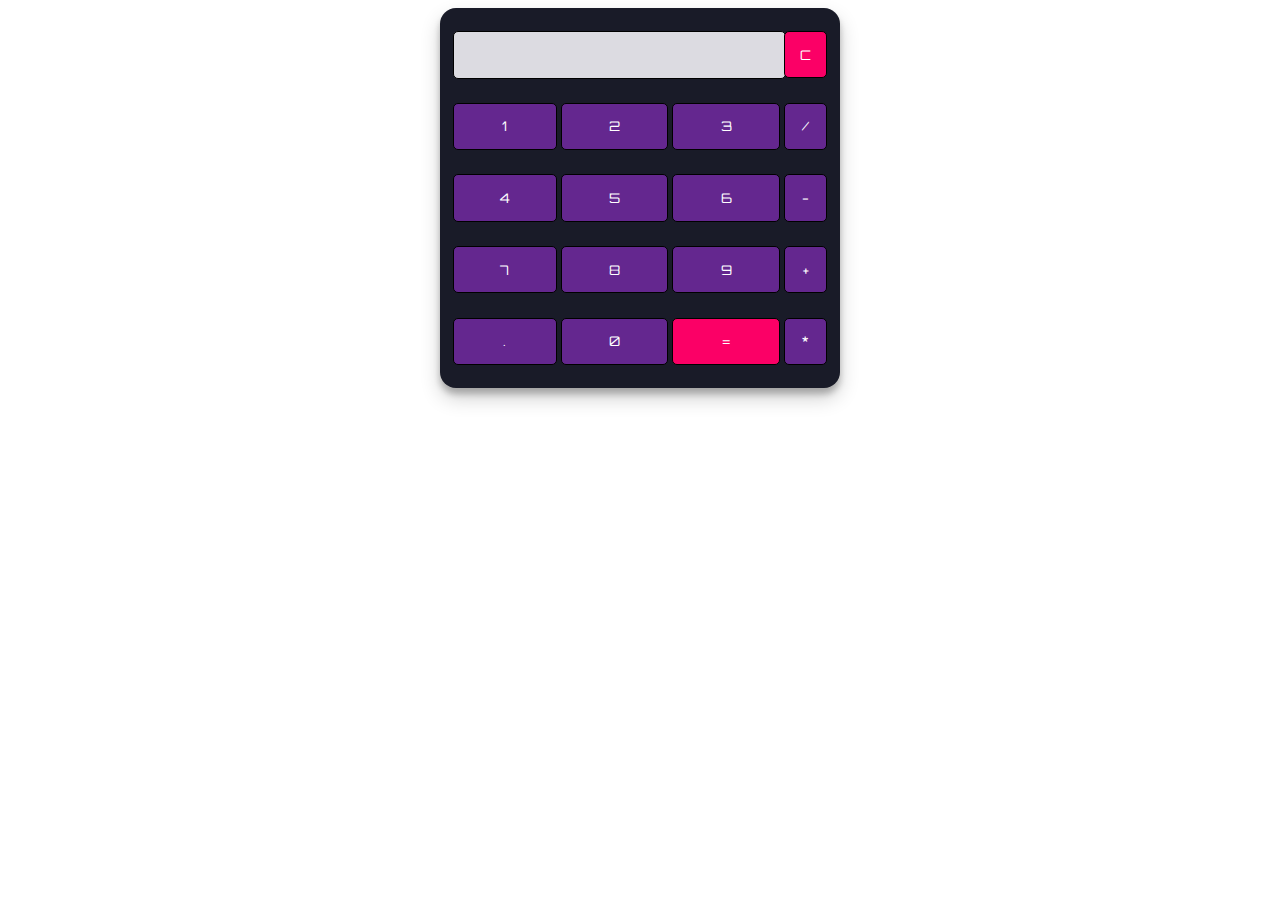
==== index.html @ 3c6579e6 "Fixed a bug" ====
<!DOCTYPE html>
<html lang="en">
    <head>
        <meta charset="UTF-8" />
        <meta http-equiv="X-UA-Compatible" content="IE=edge" />
        <meta name="viewport" content="width=device-width, initial-scale=1.0" />
        <link rel="stylesheet" href="styles.css" />
        <title>Simple Calculator</title>
    </head>
    <body>
        <table class="calculator">
            <tr>
                <td colspan="3"><input class="display-box" type="text" id="result" disabled /></td>

                <!-- clearScreen() function clears all the values -->
                <td><input type="button" value="C" onclick="clearScreen()" id="btn" /></td>
            </tr>
            <tr>
                <!-- display() function displays the value of clicked button -->
                <td><input type="button" value="1" onclick="display('1')" /></td>
                <td><input type="button" value="2" onclick="display('2')" /></td>
                <td><input type="button" value="3" onclick="display('3')" /></td>
                <td><input type="button" value="/" onclick="display('/')" /></td>
            </tr>
            <tr>
                <td><input type="button" value="4" onclick="display('4')" /></td>
                <td><input type="button" value="5" onclick="display('5')" /></td>
                <td><input type="button" value="6" onclick="display('6')" /></td>
                <td><input type="button" value="-" onclick="display('-')" /></td>
            </tr>
            <tr>
                <td><input type="button" value="7" onclick="display('7')" /></td>
                <td><input type="button" value="8" onclick="display('8')" /></td>
                <td><input type="button" value="9" onclick="display('9')" /></td>
                <td><input type="button" value="+" onclick="display('+')" /></td>
            </tr>
            <tr>
                <td><input type="button" value="." onclick="display('.')" /></td>
                <td><input type="button" value="0" onclick="display('0')" /></td>

                <!-- calculate() function evaluates the mathematical expression -->
                <td><input type="button" value="=" onclick="calculate()" id="btn" /></td>
                <td><input type="button" value="*" onclick="display('*')" /></td>
            </tr>
        </table>

        <script type="text/javascript" src="script.js"></script>
    </body>
</html>
---- styles.css ----
@import url('https://fonts.googleapis.com/css2?family=Orbitron&display=swap');
.calculator {
    padding: 10px;
    border-radius: 1em;
    height: 380px;
    width: 400px;
    margin: auto;
    background-color: #191b28;
    box-shadow: rgba(0, 0, 0, 0.19) 0px 10px 20px, rgba(0, 0, 0, 0.23) 0px 6px 6px;
}
.display-box {
    font-family: 'Orbitron', sans-serif;
    background-color: #dcdbe1;
    border: solid black 0.5px;
    color: black;
    border-radius: 5px;
    width: 100%;
    height: 65%;
}
#btn {
    background-color: #fb0066;
}
input[type=button] {
    font-family: 'Orbitron', sans-serif;
    background-color: #64278f;
    color: white;
    border: solid black 0.5px;
    width: 100%;
    border-radius: 5px;
    height: 70%;
    outline: none;
}
input:active[type=button] {
    background: #e5e5e5;
    -webkit-box-shadow: inset 0px 0px 5px #c1c1c1;
    -moz-box-shadow: inset 0px 0px 5px #c1c1c1;
    box-shadow: inset 0px 0px 5px #c1c1c1;
}
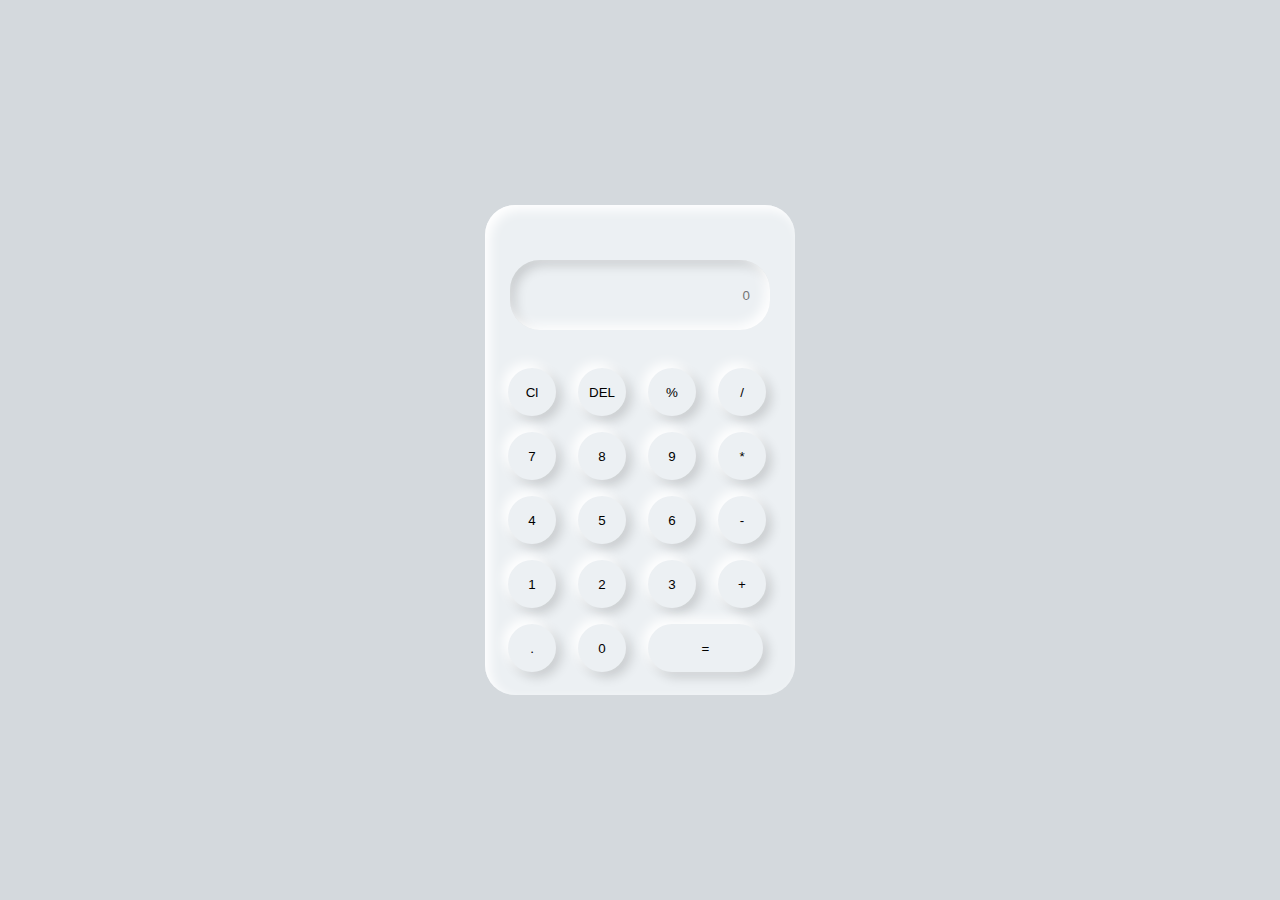
==== commit 5d45010b: "Merge be384b5fe0c2726deb91c669113648037830fda4 into cd56cf37ff4eace859ff27de48229066988c8d51" ====
--- a/index.html
+++ b/index.html
@@ -1,49 +1,44 @@
-<!DOCTYPE html>
-<html lang="en">
-    <head>
-        <meta charset="UTF-8" />
-        <meta http-equiv="X-UA-Compatible" content="IE=edge" />
-        <meta name="viewport" content="width=device-width, initial-scale=1.0" />
-        <link rel="stylesheet" href="styles.css" />
-        <title>Simple Calculator</title>
-    </head>
-    <body>
-        <table class="calculator">
-            <tr>
-                <td colspan="3"><input class="display-box" type="text" id="result" disabled /></td>
-
-                <!-- clearScreen() function clears all the values -->
-                <td><input type="button" value="C" onclick="clearScreen()" id="btn" /></td>
-            </tr>
-            <tr>
-                <!-- display() function displays the value of clicked button -->
-                <td><input type="button" value="1" onclick="display('1')" /></td>
-                <td><input type="button" value="2" onclick="display('2')" /></td>
-                <td><input type="button" value="3" onclick="display('3')" /></td>
-                <td><input type="button" value="/" onclick="display('/')" /></td>
-            </tr>
-            <tr>
-                <td><input type="button" value="4" onclick="display('4')" /></td>
-                <td><input type="button" value="5" onclick="display('5')" /></td>
-                <td><input type="button" value="6" onclick="display('6')" /></td>
-                <td><input type="button" value="-" onclick="display('-')" /></td>
-            </tr>
-            <tr>
-                <td><input type="button" value="7" onclick="display('7')" /></td>
-                <td><input type="button" value="8" onclick="display('8')" /></td>
-                <td><input type="button" value="9" onclick="display('9')" /></td>
-                <td><input type="button" value="+" onclick="display('+')" /></td>
-            </tr>
-            <tr>
-                <td><input type="button" value="." onclick="display('.')" /></td>
-                <td><input type="button" value="0" onclick="display('0')" /></td>
-
-                <!-- calculate() function evaluates the mathematical expression -->
-                <td><input type="button" value="=" onclick="calculate()" id="btn" /></td>
-                <td><input type="button" value="*" onclick="display('*')" /></td>
-            </tr>
-        </table>
-
-        <script type="text/javascript" src="script.js"></script>
-    </body>
-</html>
+<!DOCTYPE html>
+<!--[if lt IE 7]>      <html class="no-js lt-ie9 lt-ie8 lt-ie7"> <![endif]-->
+<!--[if IE 7]>         <html class="no-js lt-ie9 lt-ie8"> <![endif]-->
+<!--[if IE 8]>         <html class="no-js lt-ie9"> <![endif]-->
+<!--[if gt IE 8]>      <html class="no-js"> <!--<![endif]-->
+<html>
+    <head>
+        <meta charset="utf-8">
+        <meta http-equiv="X-UA-Compatible" content="IE=edge">
+        <title>Calculator</title>
+        <meta name="description" content="">
+        <meta name="viewport" content="width=device-width, initial-scale=1">
+        <link rel="stylesheet" href="styles.css">
+    </head>
+    <body>
+        <div class="container">
+            <div class="calculator">
+                <input type="text" placeholder="0" id="output-screen">
+                <button onclick="Clear()">Cl</button>
+                <button onclick="del()">DEL</button>
+                <button onclick="display('%')">%</button>
+                <button onclick="display('/')">/</button>
+                <button onclick="display('7')">7</button>
+                <button onclick="display('8')">8</button>
+                <button onclick="display('9')">9</button>
+                <button onclick="display('*')">*</button>
+                <button onclick="display('4')">4</button>
+                <button onclick="display('5')">5</button>
+                <button onclick="display('6')">6</button>
+                <button onclick="display('-')">-</button>
+                <button onclick="display('1')">1</button>
+                <button onclick="display('2')">2</button>
+                <button onclick="display('3')">3</button>
+                <button onclick="display('+')">+</button>
+                <button onclick="display('.')">.</button>
+                <button onclick="display('0')">0</button>
+                <button onclick="Calculate()" class="equal">=</button>
+                
+            </div>
+        </div>
+        
+        <script src="script.js" async defer></script>
+    </body>
+</html>--- a/styles.css
+++ b/styles.css
@@ -1,38 +1,58 @@
-@import url('https://fonts.googleapis.com/css2?family=Orbitron&display=swap');
-.calculator {
-    padding: 10px;
-    border-radius: 1em;
-    height: 380px;
-    width: 400px;
-    margin: auto;
-    background-color: #191b28;
-    box-shadow: rgba(0, 0, 0, 0.19) 0px 10px 20px, rgba(0, 0, 0, 0.23) 0px 6px 6px;
-}
-.display-box {
-    font-family: 'Orbitron', sans-serif;
-    background-color: #dcdbe1;
-    border: solid black 0.5px;
-    color: black;
-    border-radius: 5px;
-    width: 100%;
-    height: 65%;
-}
-#btn {
-    background-color: #fb0066;
-}
-input[type=button] {
-    font-family: 'Orbitron', sans-serif;
-    background-color: #64278f;
-    color: white;
-    border: solid black 0.5px;
-    width: 100%;
-    border-radius: 5px;
-    height: 70%;
-    outline: none;
-}
-input:active[type=button] {
-    background: #e5e5e5;
-    -webkit-box-shadow: inset 0px 0px 5px #c1c1c1;
-    -moz-box-shadow: inset 0px 0px 5px #c1c1c1;
-    box-shadow: inset 0px 0px 5px #c1c1c1;
+*{
+    margin: 0;
+    padding: 0;
+    box-sizing: border-box;
+    background-color: #d4d9dd;
+}
+
+.container {
+    height: 100vh;
+    display: flex;
+    justify-content: center;
+    align-items: center;
+}
+
+.calculator{
+    background-color: #ecf0f3;
+    padding: 15px;
+    border-radius: 30px;
+    box-shadow: inset 5px 5px 12px #ffffff;
+    display: grid;
+    grid-template-columns: repeat(4, 70px);
+}
+
+input {
+    grid-column: span 4;
+    height: 70px;
+    width: 260px;
+    background-color: #ecf0f3;
+    box-shadow: inset -5px -5px 12px #ffffff,
+                inset 5px 5px 12px rgba(0, 0, 0, .16);
+    border: none;
+    border-radius: 30px;
+    color: rgb(70, 70, 70);
+    text-align: end;
+    margin: auto;
+    margin-top: 40px;
+    margin-bottom: 30px;
+    padding: 20px;
+}
+
+button{
+    height: 48px;
+    width: 48px;
+    background-color: #ecf0f3;
+    box-shadow: -5px -5px 12px #ffffff,
+                5px 5px 12px rgba(0, 0, 0, .16);
+    border: none;
+    border-radius: 50%;
+    margin: 8px;
+}
+
+.equal {
+    width: 115px;
+    border-radius: 40px;
+    background-color: #ecf0f3;
+        box-shadow: -5px -5px 12px #ffffff,
+            5px 5px 12px rgba(0, 0, 0, .16);
 }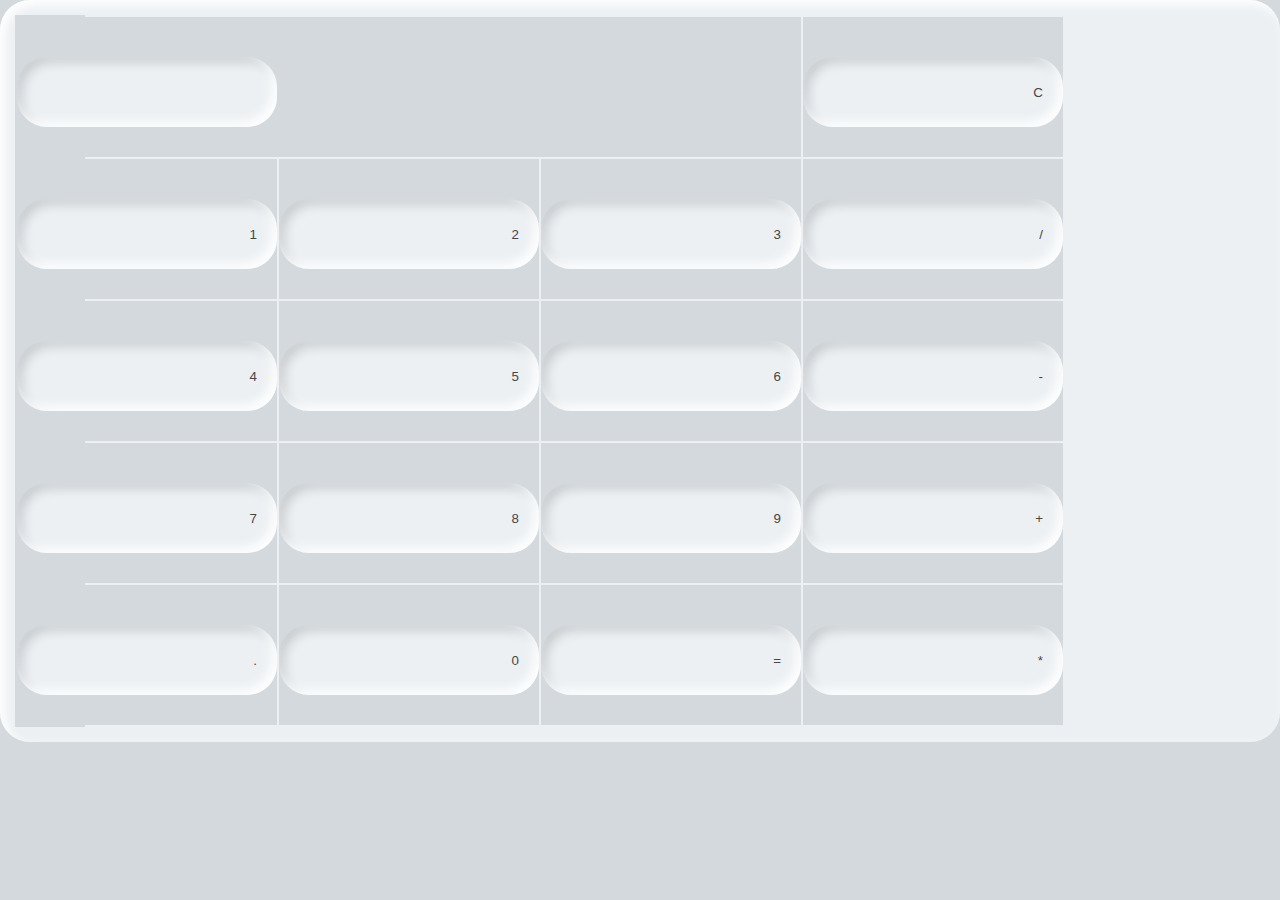
==== commit f3166ff8: "First commit Hacktoberfest" ====
--- a/index.html
+++ b/index.html
@@ -1,44 +1,51 @@
-<!DOCTYPE html>
-<!--[if lt IE 7]>      <html class="no-js lt-ie9 lt-ie8 lt-ie7"> <![endif]-->
-<!--[if IE 7]>         <html class="no-js lt-ie9 lt-ie8"> <![endif]-->
-<!--[if IE 8]>         <html class="no-js lt-ie9"> <![endif]-->
-<!--[if gt IE 8]>      <html class="no-js"> <!--<![endif]-->
-<html>
-    <head>
-        <meta charset="utf-8">
-        <meta http-equiv="X-UA-Compatible" content="IE=edge">
-        <title>Calculator</title>
-        <meta name="description" content="">
-        <meta name="viewport" content="width=device-width, initial-scale=1">
-        <link rel="stylesheet" href="styles.css">
-    </head>
-    <body>
-        <div class="container">
-            <div class="calculator">
-                <input type="text" placeholder="0" id="output-screen">
-                <button onclick="Clear()">Cl</button>
-                <button onclick="del()">DEL</button>
-                <button onclick="display('%')">%</button>
-                <button onclick="display('/')">/</button>
-                <button onclick="display('7')">7</button>
-                <button onclick="display('8')">8</button>
-                <button onclick="display('9')">9</button>
-                <button onclick="display('*')">*</button>
-                <button onclick="display('4')">4</button>
-                <button onclick="display('5')">5</button>
-                <button onclick="display('6')">6</button>
-                <button onclick="display('-')">-</button>
-                <button onclick="display('1')">1</button>
-                <button onclick="display('2')">2</button>
-                <button onclick="display('3')">3</button>
-                <button onclick="display('+')">+</button>
-                <button onclick="display('.')">.</button>
-                <button onclick="display('0')">0</button>
-                <button onclick="Calculate()" class="equal">=</button>
-                
-            </div>
-        </div>
-        
-        <script src="script.js" async defer></script>
-    </body>
-</html>+<!-- Creating a Simple Calculator -->
+
+<!DOCTYPE html>
+<html lang="en">
+    <head>
+        <meta charset="UTF-8" />
+        <meta http-equiv="X-UA-Compatible" content="IE=edge" />
+        <meta name="viewport" content="width=device-width, initial-scale=1.0" />
+        <link rel="stylesheet" href="styles.css" />
+        <title>Simple Calculator</title>
+    </head>
+    <body>
+        <table class="calculator">
+            <tr>
+                <td colspan="3"><input class="display-box" type="text" id="result" disabled /></td>
+
+                <!-- clearScreen() function clears all the values -->
+                <td><input type="button" value="C" onclick="clearScreen()" id="btn" /></td>
+            </tr>
+            <tr>
+                <!-- display() function displays the value of clicked button -->
+                <td><input type="button" value="1" onclick="display('1')" /></td>
+                <td><input type="button" value="2" onclick="display('2')" /></td>
+                <td><input type="button" value="3" onclick="display('3')" /></td>
+                <td><input type="button" value="/" onclick="display('/')" /></td>
+            </tr>
+            <tr>
+                <td><input type="button" value="4" onclick="display('4')" /></td>
+                <td><input type="button" value="5" onclick="display('5')" /></td>
+                <td><input type="button" value="6" onclick="display('6')" /></td>
+                <td><input type="button" value="-" onclick="display('-')" /></td>
+            </tr>
+            <tr>
+                <td><input type="button" value="7" onclick="display('7')" /></td>
+                <td><input type="button" value="8" onclick="display('8')" /></td>
+                <td><input type="button" value="9" onclick="display('9')" /></td>
+                <td><input type="button" value="+" onclick="display('+')" /></td>
+            </tr>
+            <tr>
+                <td><input type="button" value="." onclick="display('.')" /></td>
+                <td><input type="button" value="0" onclick="display('0')" /></td>
+
+                <!-- calculate() function evaluates the mathematical expression -->
+                <td><input type="button" value="=" onclick="calculate()" id="btn" /></td>
+                <td><input type="button" value="*" onclick="display('*')" /></td>
+            </tr>
+        </table>
+
+        <script type="text/javascript" src="script.js"></script>
+    </body>
+</html>
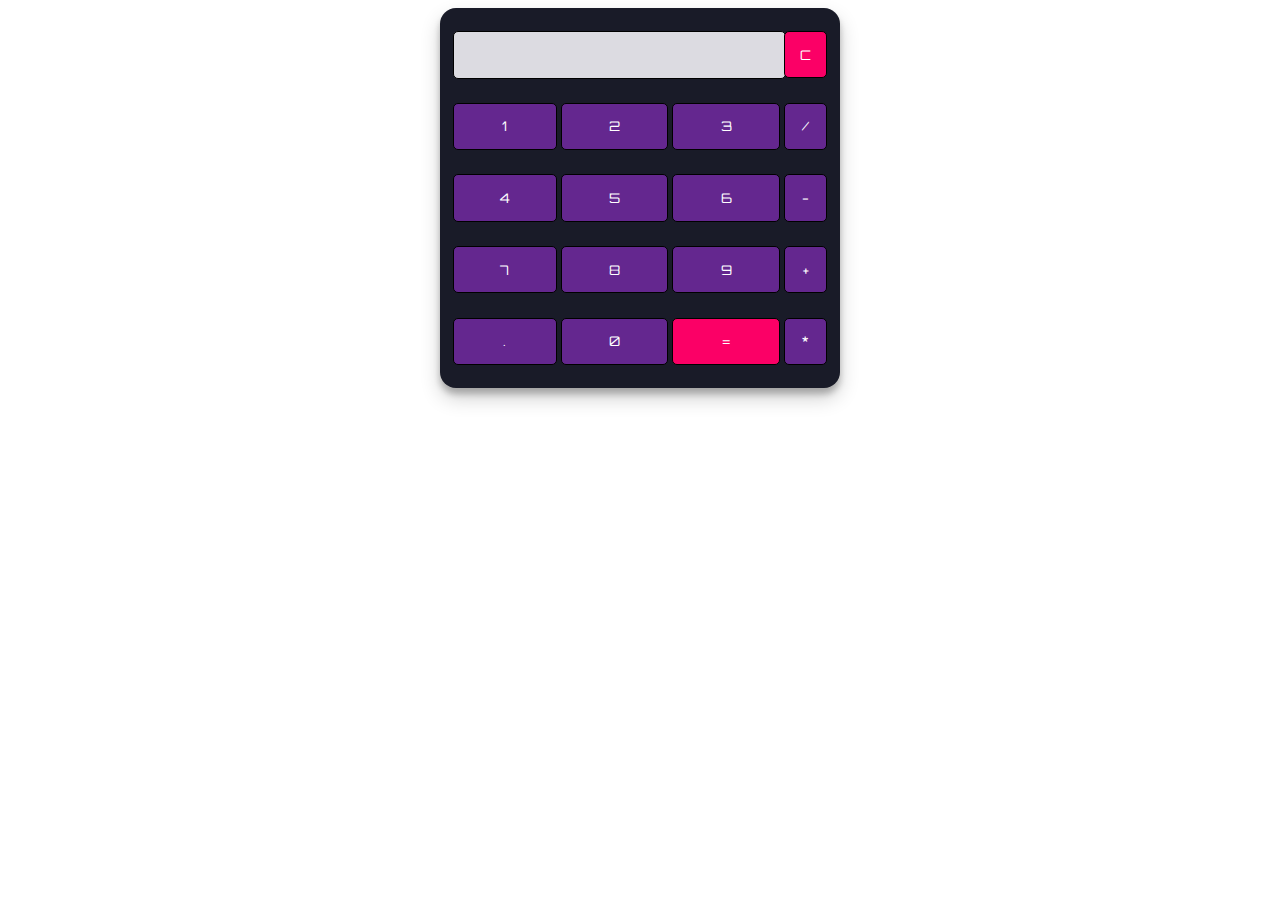
==== commit ae6c4f42: "Merge pull request #10 from aagamshah15/main" ====
--- a/index.html
+++ b/index.html
@@ -40,7 +40,7 @@
                 <td><input type="button" value="." onclick="display('.')" /></td>
                 <td><input type="button" value="0" onclick="display('0')" /></td>
 
-                <!-- calculate() function evaluates the mathematical expression -->
+                <!-- calculate() function evaluates the mathematical expression of entered values -->
                 <td><input type="button" value="=" onclick="calculate()" id="btn" /></td>
                 <td><input type="button" value="*" onclick="display('*')" /></td>
             </tr>
--- a/styles.css
+++ b/styles.css
@@ -1,58 +1,39 @@
-*{
-    margin: 0;
-    padding: 0;
-    box-sizing: border-box;
-    background-color: #d4d9dd;
-}
-
-.container {
-    height: 100vh;
-    display: flex;
-    justify-content: center;
-    align-items: center;
-}
-
-.calculator{
-    background-color: #ecf0f3;
-    padding: 15px;
-    border-radius: 30px;
-    box-shadow: inset 5px 5px 12px #ffffff;
-    display: grid;
-    grid-template-columns: repeat(4, 70px);
-}
-
-input {
-    grid-column: span 4;
-    height: 70px;
-    width: 260px;
-    background-color: #ecf0f3;
-    box-shadow: inset -5px -5px 12px #ffffff,
-                inset 5px 5px 12px rgba(0, 0, 0, .16);
-    border: none;
-    border-radius: 30px;
-    color: rgb(70, 70, 70);
-    text-align: end;
-    margin: auto;
-    margin-top: 40px;
-    margin-bottom: 30px;
-    padding: 20px;
-}
-
-button{
-    height: 48px;
-    width: 48px;
-    background-color: #ecf0f3;
-    box-shadow: -5px -5px 12px #ffffff,
-                5px 5px 12px rgba(0, 0, 0, .16);
-    border: none;
-    border-radius: 50%;
-    margin: 8px;
-}
-
-.equal {
-    width: 115px;
-    border-radius: 40px;
-    background-color: #ecf0f3;
-        box-shadow: -5px -5px 12px #ffffff,
-            5px 5px 12px rgba(0, 0, 0, .16);
+@import url('https://fonts.googleapis.com/css2?family=Orbitron&display=swap');
+.calculator {
+    padding: 10px;
+    border-radius: 1em;
+    height: 380px;
+    width: 400px;
+    margin: auto;
+    background-color: #191b28;
+    box-shadow: rgba(0, 0, 0, 0.19) 0px 10px 20px, rgba(0, 0, 0, 0.23) 0px 6px 6px;
+}
+.display-box {
+    font-family: 'Orbitron', sans-serif;
+    background-color: #dcdbe1;
+    border: solid black 0.5px;
+    color: black;
+    border-radius: 5px;
+    width: 100%;
+    height: 65%;
+}
+
+#btn {
+    background-color: #fb0066;
+}
+input[type=button] {
+    font-family: 'Orbitron', sans-serif;
+    background-color: #64278f;
+    color: white;
+    border: solid black 0.5px;
+    width: 100%;
+    border-radius: 5px;
+    height: 70%;
+    outline: none;
+}
+input:active[type=button] {
+    background: #e5e5e5;
+    -webkit-box-shadow: inset 0px 0px 5px #c1c1c1;
+    -moz-box-shadow: inset 0px 0px 5px #c1c1c1;
+    box-shadow: inset 0px 0px 5px #c1c1c1;
 }